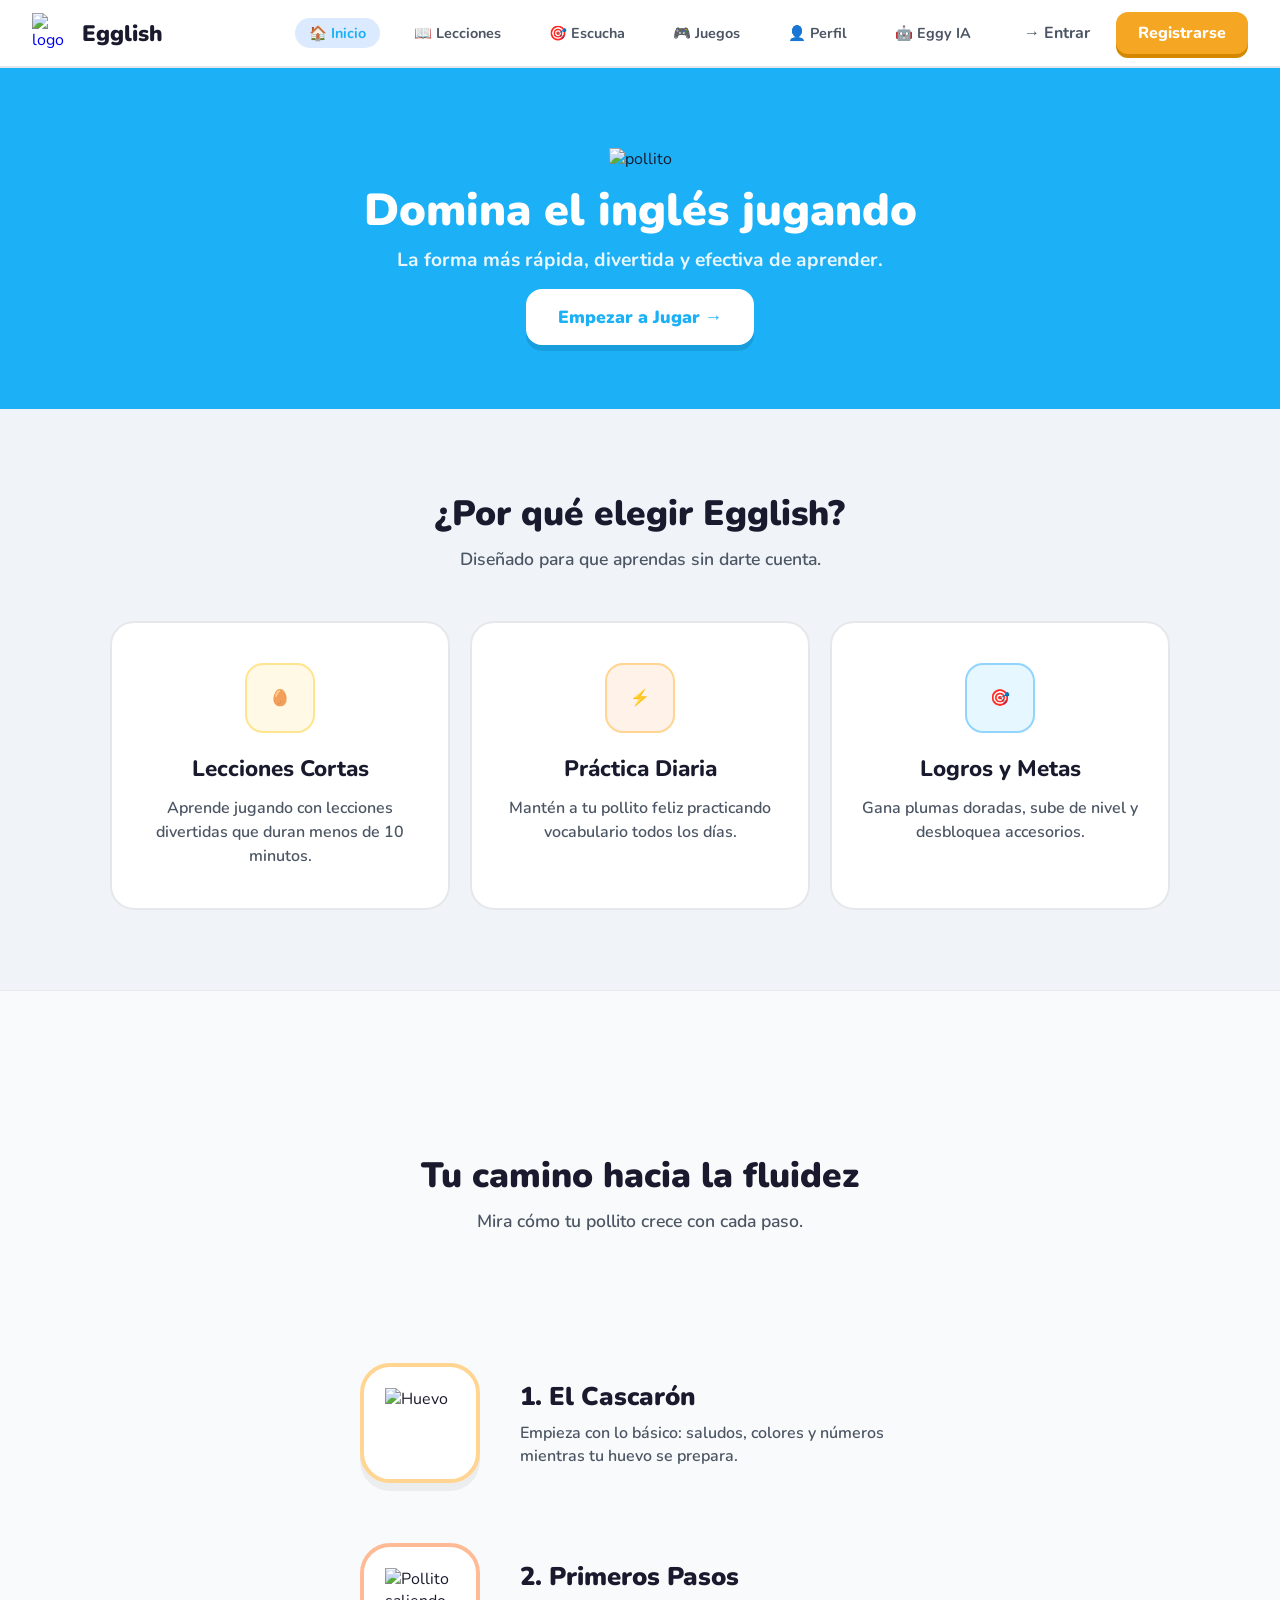
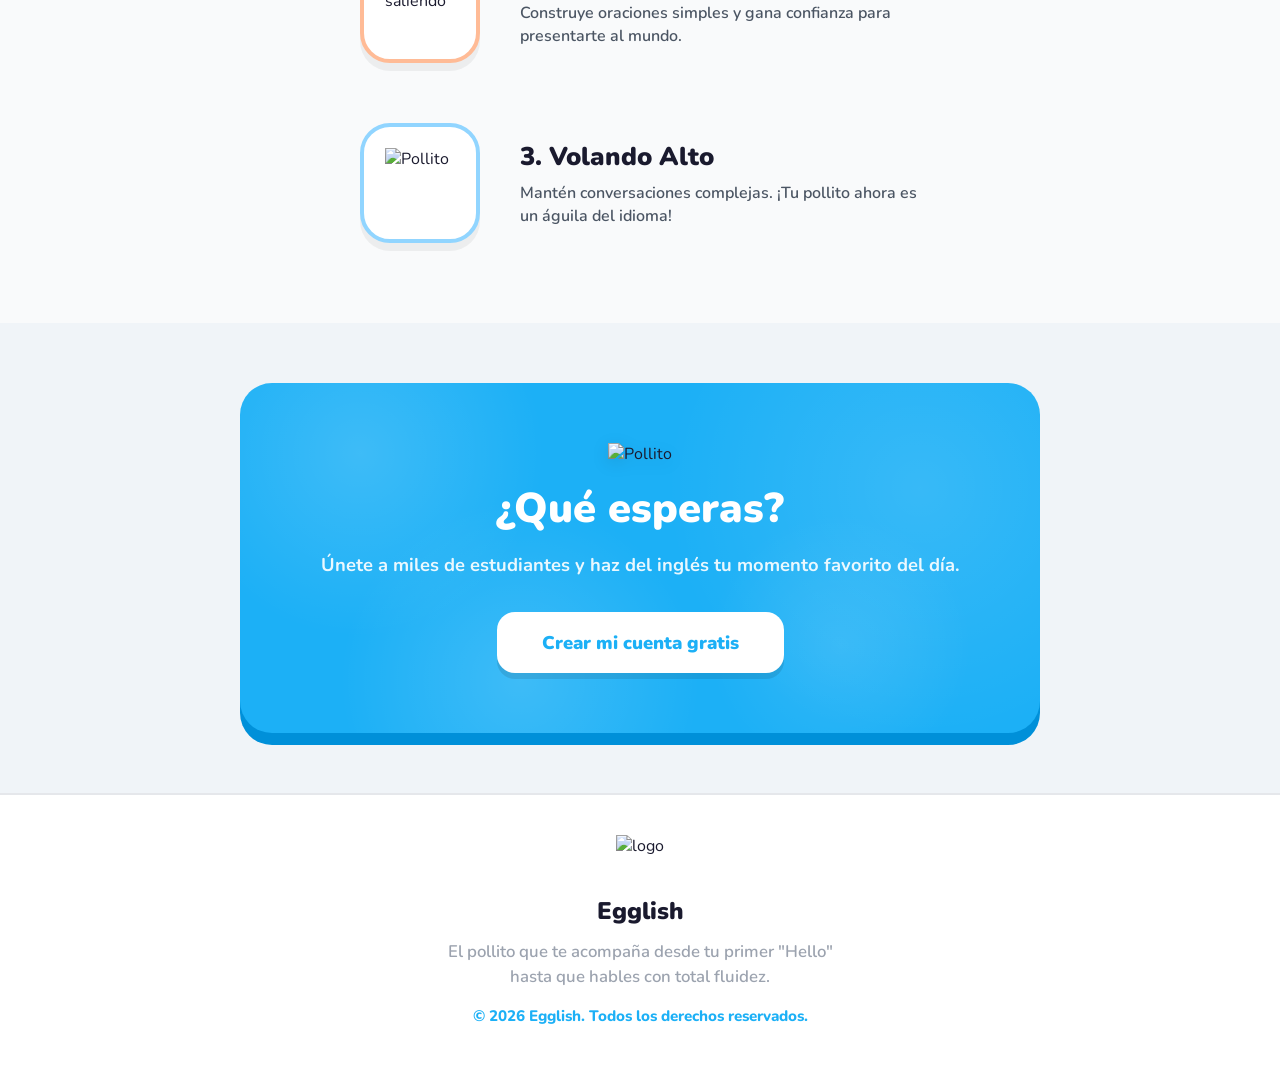
==== index.html @ 7ab193b8 "Subiendo al nuevo repositorio" ====
<!DOCTYPE html>
<html lang="es">
<head>
  <meta charset="UTF-8"/>
  <meta name="viewport" content="width=device-width, initial-scale=1.0"/>
  <title>Egglish – Inicio</title>
  <link href="https://fonts.googleapis.com/css2?family=Nunito:wght@400;600;700;800;900&display=swap" rel="stylesheet"/>
  <style>
    /* ============================================
       VARIABLES Y RESET
       ============================================ */
    *, *::before, *::after { box-sizing: border-box; margin: 0; padding: 0; }

    :root {
      --blue:    #1cb0f6;
      --blue-d:  #0090d9;
      --yellow:  #f5a623;
      --yellow-d:#d48800;
      --white:   #ffffff;
      --bg:      #f0f4f8;
      --text:    #1a1a2e;
      --mid:     #4b5563;
      --border:  #e5e7eb;
      --font:    'Nunito', sans-serif;
    }

    body {
      font-family: var(--font);
      background: var(--bg);
      color: var(--text);
      min-height: 100vh;
      display: flex;
      flex-direction: column;
    }

    /* ============================================
       NAVBAR
       ============================================ */
    .navbar {
      display: flex; align-items: center; justify-content: space-between;
      background: var(--white); padding: 0 32px; height: 68px;
      border-bottom: 2px solid var(--border);
      position: sticky; top: 0; z-index: 200;
    }
    .navbar-logo { display: flex; align-items: center; gap: 10px; text-decoration: none; }
    .logo-img { width: 40px; height: 40px; object-fit: contain; }
    .logo-text { font-size: 1.4rem; font-weight: 900; color: var(--text); }
    
    .nav-wrapper { display: flex; align-items: center; flex: 1; justify-content: flex-end; }

    .navbar-links { 
      display: flex; list-style: none; gap: 20px; 
      position: absolute; left: 50%; transform: translateX(-50%);
    }
    .navbar-links a {
      display: inline-flex; align-items: center; gap: 6px;
      padding: 8px 14px; border-radius: 24px; text-decoration: none;
      font-size: 0.9rem; font-weight: 700; color: var(--mid);
      transition: background .2s, color .2s; white-space: nowrap; line-height: 1;
    }
    .navbar-links a:hover { background: var(--bg); color: var(--text); }
    .navbar-links a.active { background: #dbeafe; color: var(--blue); }
    
    .navbar-auth { display: flex; align-items: center; gap: 12px; }
    .btn-entrar { font-weight: 700; color: var(--mid); text-decoration: none; padding: 8px 14px; }
    .btn-registrarse {
      font-weight: 800; color: var(--white); background: var(--yellow); 
      text-decoration: none; padding: 10px 22px; border-radius: 12px;
      box-shadow: 0 4px 0 var(--yellow-d);
    }

    .menu-toggle { display: none; flex-direction: column; gap: 5px; cursor: pointer; border: none; background: none; }
    .menu-toggle span { width: 25px; height: 3px; background: var(--text); border-radius: 2px; }

    /* ============================================
       HERO
       ============================================ */
    .home-hero {
      background: var(--blue); padding: 80px 32px; text-align: center;
      position: relative; overflow: hidden; display: flex;
      flex-direction: column; align-items: center; justify-content: center;
    }
    .hero-content { position: relative; z-index: 1; max-width: 600px; }
    .hero-chick { width: 120px; height: 120px; animation: bounce 2s infinite ease-in-out; margin-bottom: 16px; }
    @keyframes bounce { 0%, 100% { transform: translateY(0); } 50% { transform: translateY(-10px); } }
    .hero-title { font-size: 2.8rem; font-weight: 900; color: var(--white); line-height: 1.1; margin-bottom: 12px; }
    .hero-sub { font-size: 1.2rem; font-weight: 700; color: rgba(255,255,255,.9); margin-bottom: 32px; }
    .btn-main-cta {
      background: var(--white); color: var(--blue); padding: 16px 32px;
      border-radius: 16px; text-decoration: none; font-weight: 900; font-size: 1.1rem;
      box-shadow: 0 6px 0 rgba(0,0,0,0.1);
    }

    /* ============================================
       SECCIONES INTERMEDIA   S
       ============================================ */
    .section-container { padding: 80px 20px; max-width: 1100px; margin: 0 auto; text-align: center; }
    .section-title { font-size: 2.2rem; font-weight: 900; margin-bottom: 10px; }
    .section-subtitle { font-size: 1.1rem; color: var(--mid); font-weight: 600; margin-bottom: 50px; }

    .features-grid { display: grid; grid-template-columns: repeat(auto-fit, minmax(280px, 1fr)); gap: 20px; }
    .feature-card {
      background: var(--white); border: 2px solid var(--border); border-radius: 24px;
      padding: 40px 30px; display: flex; flex-direction: column; align-items: center;
    }
    .feature-icon-box {
      width: 70px; height: 70px; border-radius: 18px; display: flex;
      align-items: center; justify-content: center; margin-bottom: 20px;
    }
    .feature-card h3 { font-size: 1.4rem; font-weight: 800; margin-bottom: 12px; }
    .feature-card p { color: var(--mid); font-weight: 600; line-height: 1.5; }

    .bg-y { background: #fff9e6; border: 2px solid #ffe58f; }
    .bg-o { background: #fff2e8; border: 2px solid #ffd591; }
    .bg-b { background: #e6f7ff; border: 2px solid #91d5ff; }

    .path-section { background: #f9fafb; padding: 80px 20px; border-top: 1px solid var(--border); }
    .path-container { max-width: 800px; margin: 0 auto; display: flex; flex-direction: column; align-items: center; gap: 60px; }

    .path-step { display: flex; align-items: center; justify-content: center; width: 100%; gap: 40px; }
    .path-node {
      width: 120px; height: 120px; background: var(--white);
      border-radius: 30px; display: flex; align-items: center; justify-content: center;
      box-shadow: 0 8px 0 rgba(0,0,0,0.05); flex-shrink: 0;
    }
    .node-border-1 { border: 4px solid #ffd591; }
    .node-border-2 { border: 4px solid #ffbb96; }
    .node-border-3 { border: 4px solid #91d5ff; }
    .path-node img { width: 70px; height: 70px; object-fit: contain; }

    .path-text { flex: 1; max-width: 400px; text-align: left; }
    .path-text h3 { font-size: 1.6rem; font-weight: 900; margin-bottom: 8px; }
    .path-text p { color: var(--mid); font-weight: 600; line-height: 1.4; }

    /* ============================================
       CTA FINAL (CORREGIDO)
       ============================================ */
    .cta-card-container { padding: 60px 20px; display: flex; justify-content: center; }
    
    .cta-blue-card {
      position: relative;
      background-color: var(--blue);
      /* Patrón de círculos grandes y sutiles como en la referencia */
      background-image: 
        radial-gradient(circle at 15% 20%, rgba(255, 255, 255, 0.15) 0%, rgba(255, 255, 255, 0) 25%),
        radial-gradient(circle at 85% 30%, rgba(255, 255, 255, 0.12) 0%, rgba(255, 255, 255, 0) 35%),
        radial-gradient(circle at 35% 85%, rgba(255, 255, 255, 0.15) 0%, rgba(255, 255, 255, 0) 30%),
        radial-gradient(circle at 75% 75%, rgba(255, 255, 255, 0.1) 0%, rgba(255, 255, 255, 0) 20%);
      
      border-radius: 32px; padding: 60px 40px;
      text-align: center; width: 100%; max-width: 800px;
      box-shadow: 0 12px 0 var(--blue-d);
      overflow: hidden;
    }

    /* Tamaño Medio para el Pollito */
    .cta-avatar { 
      width: 110px; 
      height: auto; 
      margin-bottom: 15px; 
      filter: drop-shadow(0 4px 8px rgba(0,0,0,0.1));
    }

    .cta-blue-card h2 { font-size: 2.6rem; font-weight: 900; color: var(--white); margin-bottom: 15px; }
    .cta-blue-card p { font-size: 1.15rem; font-weight: 700; color: rgba(255,255,255,0.9); margin-bottom: 35px; }
    
    .btn-cta-white {
      background: var(--white); color: var(--blue); padding: 18px 45px;
      border-radius: 18px; text-decoration: none; font-weight: 900; font-size: 1.15rem;
      display: inline-block;
      box-shadow: 0 6px 0 rgba(0,0,0,0.1);
      transition: transform 0.2s;
    }
    .btn-cta-white:hover { transform: translateY(-2px); }

    /* ============================================
       FOOTER
       ============================================ */
    .footer { 
      display: flex; flex-direction: column; align-items: center; justify-content: center; 
      background: var(--white); padding: 40px 20px; text-align: center; 
      border-top: 2px solid var(--border); gap: 12px;
    }
    .footer-logo { width: 48px; height: 48px; object-fit: contain; }
    .footer-title { font-weight: 900; font-size: 1.5rem; color: var(--text); }
    .footer-tagline { color: #9ca3af; font-weight: 600; font-size: 1.05rem; max-width: 400px; line-height: 1.5; }
    .footer-copy { font-size: 0.95rem; color: var(--blue); font-weight: 800; margin-top: 4px; }

    /* ============================================
       RESPONSIVE
       ============================================ */
    @media (max-width: 850px) {
      .nav-wrapper {
        position: fixed; top: 68px; left: -100%; width: 100%; height: calc(100vh - 68px);
        background: var(--white); flex-direction: column; padding: 40px; transition: 0.3s;
        justify-content: flex-start;
      }
      .nav-wrapper.active { left: 0; }
      .navbar-links { position: static; transform: none; flex-direction: column; width: 100%; text-align: center; gap: 10px; }
      .navbar-auth { flex-direction: column; width: 100%; margin-top: 20px; border-top: 1px solid var(--border); padding-top: 20px; }
      .menu-toggle { display: flex; }
      .path-step { flex-direction: column; text-align: center; gap: 20px; }
      .path-text { text-align: center; }
      .cta-blue-card h2 { font-size: 2rem; }
    }
  </style>
</head>
<body>

  <header>
    <nav class="navbar">
      <a href="/index.html" class="navbar-logo">
        <img src="https://em-content.zobj.net/source/twitter/376/hatching-chick_1f423.png" alt="logo" class="logo-img"/>
        <span class="logo-text">Egglish</span>
      </a>

      <button class="menu-toggle" id="mobile-btn">
        <span></span><span></span><span></span>
      </button>

      <div class="nav-wrapper" id="nav-menu">
        <ul class="navbar-links">
          <li><a href="/index.html" class="active">🏠 Inicio</a></li>
          <li><a href="/Secciones/lecciones.html">📖 Lecciones</a></li>
          <li><a href="/Secciones/Escucha.html">🎯 Escucha</a></li>
          <li><a href="/Secciones/juegos.html">🎮 Juegos</a></li> 
          <li><a href="/Secciones/perfil.html">👤 Perfil</a></li>
          <li><a href="/Secciones/eggy.html">🤖 Eggy IA</a></li>
        </ul>
        <div class="navbar-auth">
          <a href="/entrar.html" class="btn-entrar">→ Entrar</a>
          <a href="/Secciones/Registro.html" class="btn-registrarse">Registrarse</a>
        </div>
      </div>
    </nav>
  </header>

  <main>
    <section class="home-hero">
      
      <div class="hero-content">
        <img src="https://em-content.zobj.net/source/twitter/376/hatching-chick_1f423.png" class="hero-chick" alt="pollito"/>
        <h1 class="hero-title">Domina el inglés jugando</h1>
        <p class="hero-sub">La forma más rápida, divertida y efectiva de aprender.</p>
        <a href="/Secciones/juegos.html" class="btn-main-cta">Empezar a Jugar →</a>
      </div>
    </section>
    <section class="section-container">
      <h2 class="section-title">¿Por qué elegir Egglish?</h2>
      <p class="section-subtitle">Diseñado para que aprendas sin darte cuenta.</p>
      
      <div class="features-grid">
        <div class="feature-card">
          <div class="feature-icon-box bg-y">🥚</div>
          <h3>Lecciones Cortas</h3>
          <p>Aprende jugando con lecciones divertidas que duran menos de 10 minutos.</p>
        </div>
        <div class="feature-card">
          <div class="feature-icon-box bg-o">⚡</div>
          <h3>Práctica Diaria</h3>
          <p>Mantén a tu pollito feliz practicando vocabulario todos los días.</p>
        </div>
        <div class="feature-card">
          <div class="feature-icon-box bg-b">🎯</div>
          <h3>Logros y Metas</h3>
          <p>Gana plumas doradas, sube de nivel y desbloquea accesorios.</p>
        </div>
      </div>
    </section>

    <section class="path-section">
      <div class="section-container">
        <h2 class="section-title">Tu camino hacia la fluidez</h2>
        <p class="section-subtitle">Mira cómo tu pollito crece con cada paso.</p>
      </div>

      <div class="path-container">
        <div class="path-step">
          <div class="path-node node-border-1">
            <img src="https://em-content.zobj.net/source/twitter/376/egg_1f95a.png" alt="Huevo">
          </div>
          <div class="path-text">
            <h3>1. El Cascarón</h3>
            <p>Empieza con lo básico: saludos, colores y números mientras tu huevo se prepara.</p>
          </div>
        </div>

        <div class="path-step">
          <div class="path-node node-border-2">
            <img src="https://em-content.zobj.net/source/twitter/376/hatching-chick_1f423.png" alt="Pollito saliendo">
          </div>
          <div class="path-text">
            <h3>2. Primeros Pasos</h3>
            <p>Construye oraciones simples y gana confianza para presentarte al mundo.</p>
          </div>
        </div>

        <div class="path-step">
          <div class="path-node node-border-3">
            <img src="/imgs/Bigger-removebg-preview.png" alt="Pollito">
          </div>
          <div class="path-text">
            <h3>3. Volando Alto</h3>
            <p>Mantén conversaciones complejas. ¡Tu pollito ahora es un águila del idioma!</p>
          </div>
        </div>
      </div>
    </section>

    <section class="cta-card-container">
      <div class="cta-blue-card">
        <img src="/imgs/Bigger-removebg-preview.png" alt="Pollito" class="cta-avatar">
        <h2>¿Qué esperas?</h2>
        <p>Únete a miles de estudiantes y haz del inglés tu momento favorito del día.</p>
        <a href="/Secciones/Registro.html" class="btn-cta-white">Crear mi cuenta gratis</a>
      </div>
    </section>
  </main>

  <footer class="footer">
    <img src="https://em-content.zobj.net/source/twitter/376/hatching-chick_1f423.png" class="footer-logo" alt="logo"/>
    <div class="footer-title">Egglish</div>
    <p class="footer-tagline">El pollito que te acompaña desde tu primer "Hello" hasta que hables con total fluidez.</p>
    <p class="footer-copy">© 2026 Egglish. Todos los derechos reservados.</p>
  </footer>

  <script>
    const mobileBtn = document.getElementById('mobile-btn');
    const navMenu = document.getElementById('nav-menu');
    mobileBtn.addEventListener('click', () => {
      navMenu.classList.toggle('active');
    });
  </script>
  <!-- ★ EGGLISH AUTH ★ -->
  <script type="module">
    import { initIndexGuards } from '/Secciones/Js/guards.js';
    initIndexGuards();
  </script>
</body>
</html>
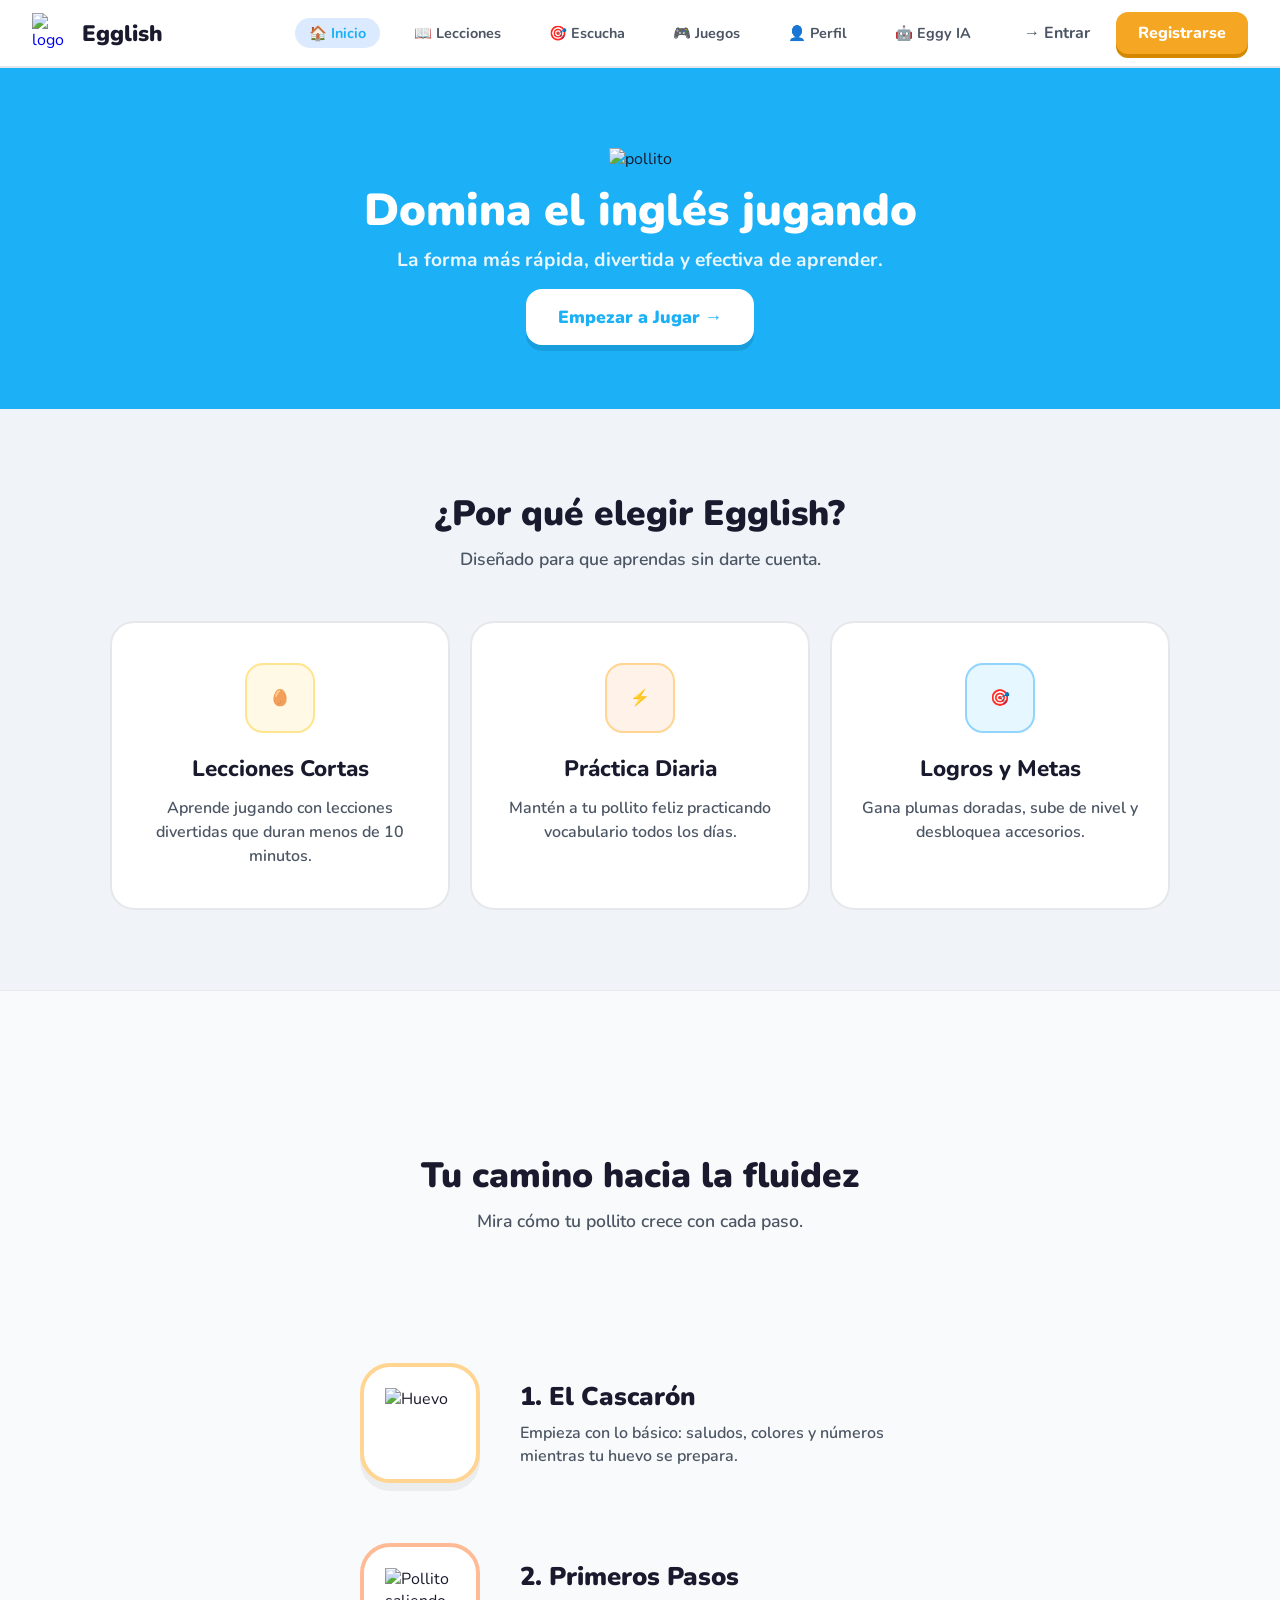
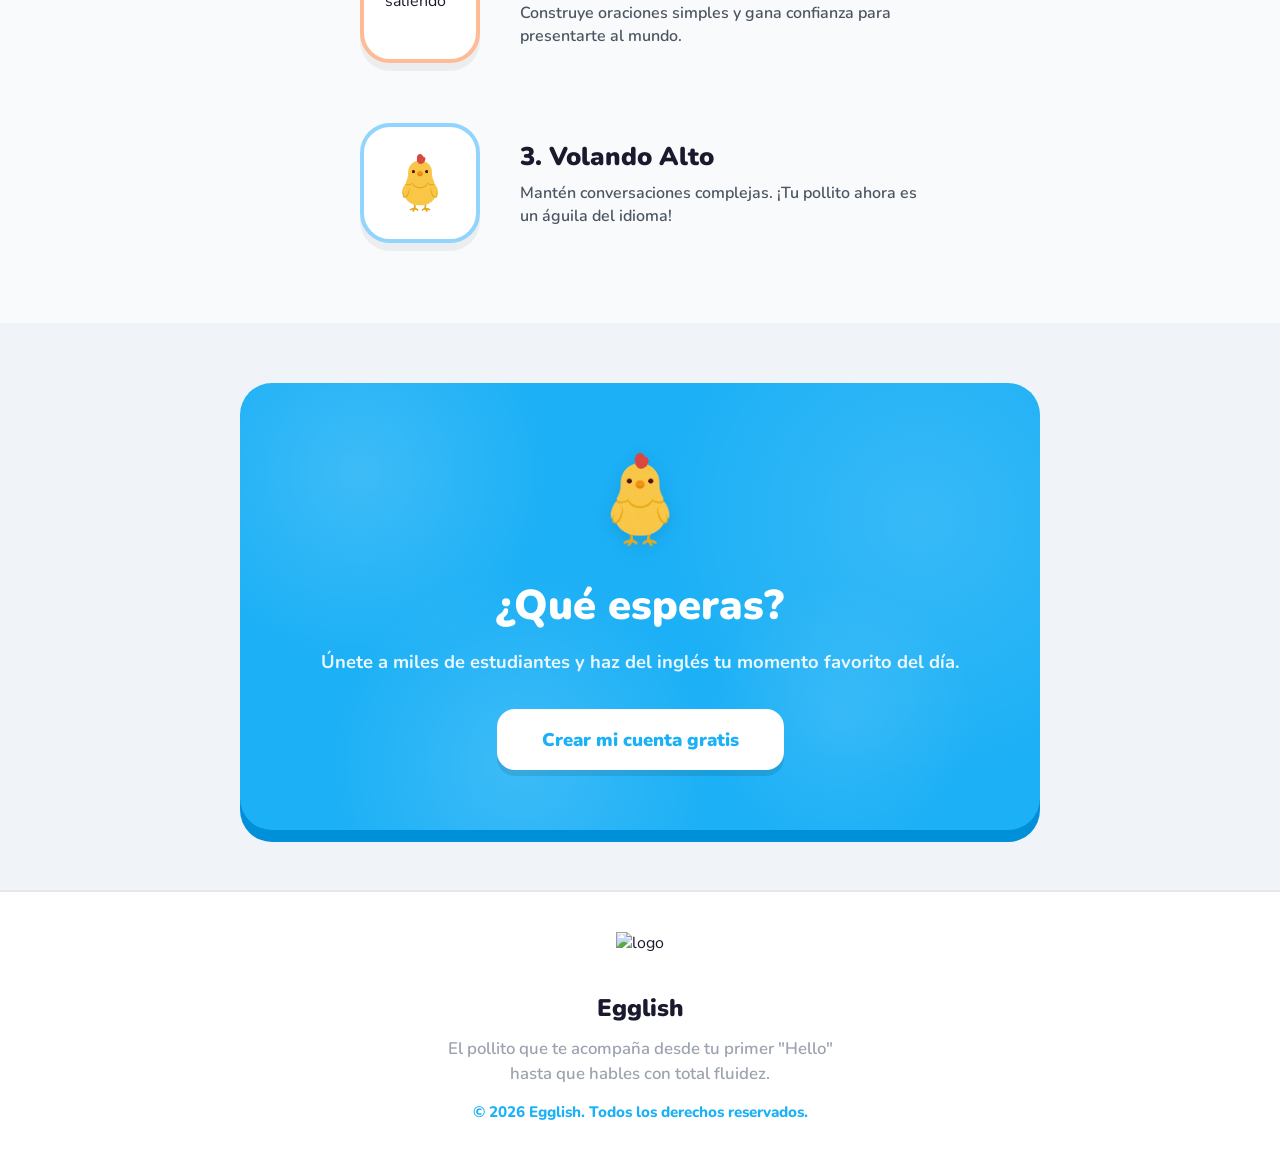
==== commit c8fde673: "PRimer commit" ====
--- a/index.html
+++ b/index.html
@@ -1,340 +1,340 @@
-<!DOCTYPE html>
-<html lang="es">
-<head>
-  <meta charset="UTF-8"/>
-  <meta name="viewport" content="width=device-width, initial-scale=1.0"/>
-  <title>Egglish – Inicio</title>
-  <link href="https://fonts.googleapis.com/css2?family=Nunito:wght@400;600;700;800;900&display=swap" rel="stylesheet"/>
-  <style>
-    /* ============================================
-       VARIABLES Y RESET
-       ============================================ */
-    *, *::before, *::after { box-sizing: border-box; margin: 0; padding: 0; }
-
-    :root {
-      --blue:    #1cb0f6;
-      --blue-d:  #0090d9;
-      --yellow:  #f5a623;
-      --yellow-d:#d48800;
-      --white:   #ffffff;
-      --bg:      #f0f4f8;
-      --text:    #1a1a2e;
-      --mid:     #4b5563;
-      --border:  #e5e7eb;
-      --font:    'Nunito', sans-serif;
-    }
-
-    body {
-      font-family: var(--font);
-      background: var(--bg);
-      color: var(--text);
-      min-height: 100vh;
-      display: flex;
-      flex-direction: column;
-    }
-
-    /* ============================================
-       NAVBAR
-       ============================================ */
-    .navbar {
-      display: flex; align-items: center; justify-content: space-between;
-      background: var(--white); padding: 0 32px; height: 68px;
-      border-bottom: 2px solid var(--border);
-      position: sticky; top: 0; z-index: 200;
-    }
-    .navbar-logo { display: flex; align-items: center; gap: 10px; text-decoration: none; }
-    .logo-img { width: 40px; height: 40px; object-fit: contain; }
-    .logo-text { font-size: 1.4rem; font-weight: 900; color: var(--text); }
-    
-    .nav-wrapper { display: flex; align-items: center; flex: 1; justify-content: flex-end; }
-
-    .navbar-links { 
-      display: flex; list-style: none; gap: 20px; 
-      position: absolute; left: 50%; transform: translateX(-50%);
-    }
-    .navbar-links a {
-      display: inline-flex; align-items: center; gap: 6px;
-      padding: 8px 14px; border-radius: 24px; text-decoration: none;
-      font-size: 0.9rem; font-weight: 700; color: var(--mid);
-      transition: background .2s, color .2s; white-space: nowrap; line-height: 1;
-    }
-    .navbar-links a:hover { background: var(--bg); color: var(--text); }
-    .navbar-links a.active { background: #dbeafe; color: var(--blue); }
-    
-    .navbar-auth { display: flex; align-items: center; gap: 12px; }
-    .btn-entrar { font-weight: 700; color: var(--mid); text-decoration: none; padding: 8px 14px; }
-    .btn-registrarse {
-      font-weight: 800; color: var(--white); background: var(--yellow); 
-      text-decoration: none; padding: 10px 22px; border-radius: 12px;
-      box-shadow: 0 4px 0 var(--yellow-d);
-    }
-
-    .menu-toggle { display: none; flex-direction: column; gap: 5px; cursor: pointer; border: none; background: none; }
-    .menu-toggle span { width: 25px; height: 3px; background: var(--text); border-radius: 2px; }
-
-    /* ============================================
-       HERO
-       ============================================ */
-    .home-hero {
-      background: var(--blue); padding: 80px 32px; text-align: center;
-      position: relative; overflow: hidden; display: flex;
-      flex-direction: column; align-items: center; justify-content: center;
-    }
-    .hero-content { position: relative; z-index: 1; max-width: 600px; }
-    .hero-chick { width: 120px; height: 120px; animation: bounce 2s infinite ease-in-out; margin-bottom: 16px; }
-    @keyframes bounce { 0%, 100% { transform: translateY(0); } 50% { transform: translateY(-10px); } }
-    .hero-title { font-size: 2.8rem; font-weight: 900; color: var(--white); line-height: 1.1; margin-bottom: 12px; }
-    .hero-sub { font-size: 1.2rem; font-weight: 700; color: rgba(255,255,255,.9); margin-bottom: 32px; }
-    .btn-main-cta {
-      background: var(--white); color: var(--blue); padding: 16px 32px;
-      border-radius: 16px; text-decoration: none; font-weight: 900; font-size: 1.1rem;
-      box-shadow: 0 6px 0 rgba(0,0,0,0.1);
-    }
-
-    /* ============================================
-       SECCIONES INTERMEDIA   S
-       ============================================ */
-    .section-container { padding: 80px 20px; max-width: 1100px; margin: 0 auto; text-align: center; }
-    .section-title { font-size: 2.2rem; font-weight: 900; margin-bottom: 10px; }
-    .section-subtitle { font-size: 1.1rem; color: var(--mid); font-weight: 600; margin-bottom: 50px; }
-
-    .features-grid { display: grid; grid-template-columns: repeat(auto-fit, minmax(280px, 1fr)); gap: 20px; }
-    .feature-card {
-      background: var(--white); border: 2px solid var(--border); border-radius: 24px;
-      padding: 40px 30px; display: flex; flex-direction: column; align-items: center;
-    }
-    .feature-icon-box {
-      width: 70px; height: 70px; border-radius: 18px; display: flex;
-      align-items: center; justify-content: center; margin-bottom: 20px;
-    }
-    .feature-card h3 { font-size: 1.4rem; font-weight: 800; margin-bottom: 12px; }
-    .feature-card p { color: var(--mid); font-weight: 600; line-height: 1.5; }
-
-    .bg-y { background: #fff9e6; border: 2px solid #ffe58f; }
-    .bg-o { background: #fff2e8; border: 2px solid #ffd591; }
-    .bg-b { background: #e6f7ff; border: 2px solid #91d5ff; }
-
-    .path-section { background: #f9fafb; padding: 80px 20px; border-top: 1px solid var(--border); }
-    .path-container { max-width: 800px; margin: 0 auto; display: flex; flex-direction: column; align-items: center; gap: 60px; }
-
-    .path-step { display: flex; align-items: center; justify-content: center; width: 100%; gap: 40px; }
-    .path-node {
-      width: 120px; height: 120px; background: var(--white);
-      border-radius: 30px; display: flex; align-items: center; justify-content: center;
-      box-shadow: 0 8px 0 rgba(0,0,0,0.05); flex-shrink: 0;
-    }
-    .node-border-1 { border: 4px solid #ffd591; }
-    .node-border-2 { border: 4px solid #ffbb96; }
-    .node-border-3 { border: 4px solid #91d5ff; }
-    .path-node img { width: 70px; height: 70px; object-fit: contain; }
-
-    .path-text { flex: 1; max-width: 400px; text-align: left; }
-    .path-text h3 { font-size: 1.6rem; font-weight: 900; margin-bottom: 8px; }
-    .path-text p { color: var(--mid); font-weight: 600; line-height: 1.4; }
-
-    /* ============================================
-       CTA FINAL (CORREGIDO)
-       ============================================ */
-    .cta-card-container { padding: 60px 20px; display: flex; justify-content: center; }
-    
-    .cta-blue-card {
-      position: relative;
-      background-color: var(--blue);
-      /* Patrón de círculos grandes y sutiles como en la referencia */
-      background-image: 
-        radial-gradient(circle at 15% 20%, rgba(255, 255, 255, 0.15) 0%, rgba(255, 255, 255, 0) 25%),
-        radial-gradient(circle at 85% 30%, rgba(255, 255, 255, 0.12) 0%, rgba(255, 255, 255, 0) 35%),
-        radial-gradient(circle at 35% 85%, rgba(255, 255, 255, 0.15) 0%, rgba(255, 255, 255, 0) 30%),
-        radial-gradient(circle at 75% 75%, rgba(255, 255, 255, 0.1) 0%, rgba(255, 255, 255, 0) 20%);
-      
-      border-radius: 32px; padding: 60px 40px;
-      text-align: center; width: 100%; max-width: 800px;
-      box-shadow: 0 12px 0 var(--blue-d);
-      overflow: hidden;
-    }
-
-    /* Tamaño Medio para el Pollito */
-    .cta-avatar { 
-      width: 110px; 
-      height: auto; 
-      margin-bottom: 15px; 
-      filter: drop-shadow(0 4px 8px rgba(0,0,0,0.1));
-    }
-
-    .cta-blue-card h2 { font-size: 2.6rem; font-weight: 900; color: var(--white); margin-bottom: 15px; }
-    .cta-blue-card p { font-size: 1.15rem; font-weight: 700; color: rgba(255,255,255,0.9); margin-bottom: 35px; }
-    
-    .btn-cta-white {
-      background: var(--white); color: var(--blue); padding: 18px 45px;
-      border-radius: 18px; text-decoration: none; font-weight: 900; font-size: 1.15rem;
-      display: inline-block;
-      box-shadow: 0 6px 0 rgba(0,0,0,0.1);
-      transition: transform 0.2s;
-    }
-    .btn-cta-white:hover { transform: translateY(-2px); }
-
-    /* ============================================
-       FOOTER
-       ============================================ */
-    .footer { 
-      display: flex; flex-direction: column; align-items: center; justify-content: center; 
-      background: var(--white); padding: 40px 20px; text-align: center; 
-      border-top: 2px solid var(--border); gap: 12px;
-    }
-    .footer-logo { width: 48px; height: 48px; object-fit: contain; }
-    .footer-title { font-weight: 900; font-size: 1.5rem; color: var(--text); }
-    .footer-tagline { color: #9ca3af; font-weight: 600; font-size: 1.05rem; max-width: 400px; line-height: 1.5; }
-    .footer-copy { font-size: 0.95rem; color: var(--blue); font-weight: 800; margin-top: 4px; }
-
-    /* ============================================
-       RESPONSIVE
-       ============================================ */
-    @media (max-width: 850px) {
-      .nav-wrapper {
-        position: fixed; top: 68px; left: -100%; width: 100%; height: calc(100vh - 68px);
-        background: var(--white); flex-direction: column; padding: 40px; transition: 0.3s;
-        justify-content: flex-start;
-      }
-      .nav-wrapper.active { left: 0; }
-      .navbar-links { position: static; transform: none; flex-direction: column; width: 100%; text-align: center; gap: 10px; }
-      .navbar-auth { flex-direction: column; width: 100%; margin-top: 20px; border-top: 1px solid var(--border); padding-top: 20px; }
-      .menu-toggle { display: flex; }
-      .path-step { flex-direction: column; text-align: center; gap: 20px; }
-      .path-text { text-align: center; }
-      .cta-blue-card h2 { font-size: 2rem; }
-    }
-  </style>
-</head>
-<body>
-
-  <header>
-    <nav class="navbar">
-      <a href="/index.html" class="navbar-logo">
-        <img src="https://em-content.zobj.net/source/twitter/376/hatching-chick_1f423.png" alt="logo" class="logo-img"/>
-        <span class="logo-text">Egglish</span>
-      </a>
-
-      <button class="menu-toggle" id="mobile-btn">
-        <span></span><span></span><span></span>
-      </button>
-
-      <div class="nav-wrapper" id="nav-menu">
-        <ul class="navbar-links">
-          <li><a href="/index.html" class="active">🏠 Inicio</a></li>
-          <li><a href="/Secciones/lecciones.html">📖 Lecciones</a></li>
-          <li><a href="/Secciones/Escucha.html">🎯 Escucha</a></li>
-          <li><a href="/Secciones/juegos.html">🎮 Juegos</a></li> 
-          <li><a href="/Secciones/perfil.html">👤 Perfil</a></li>
-          <li><a href="/Secciones/eggy.html">🤖 Eggy IA</a></li>
-        </ul>
-        <div class="navbar-auth">
-          <a href="/entrar.html" class="btn-entrar">→ Entrar</a>
-          <a href="/Secciones/Registro.html" class="btn-registrarse">Registrarse</a>
-        </div>
-      </div>
-    </nav>
-  </header>
-
-  <main>
-    <section class="home-hero">
-      
-      <div class="hero-content">
-        <img src="https://em-content.zobj.net/source/twitter/376/hatching-chick_1f423.png" class="hero-chick" alt="pollito"/>
-        <h1 class="hero-title">Domina el inglés jugando</h1>
-        <p class="hero-sub">La forma más rápida, divertida y efectiva de aprender.</p>
-        <a href="/Secciones/juegos.html" class="btn-main-cta">Empezar a Jugar →</a>
-      </div>
-    </section>
-    <section class="section-container">
-      <h2 class="section-title">¿Por qué elegir Egglish?</h2>
-      <p class="section-subtitle">Diseñado para que aprendas sin darte cuenta.</p>
-      
-      <div class="features-grid">
-        <div class="feature-card">
-          <div class="feature-icon-box bg-y">🥚</div>
-          <h3>Lecciones Cortas</h3>
-          <p>Aprende jugando con lecciones divertidas que duran menos de 10 minutos.</p>
-        </div>
-        <div class="feature-card">
-          <div class="feature-icon-box bg-o">⚡</div>
-          <h3>Práctica Diaria</h3>
-          <p>Mantén a tu pollito feliz practicando vocabulario todos los días.</p>
-        </div>
-        <div class="feature-card">
-          <div class="feature-icon-box bg-b">🎯</div>
-          <h3>Logros y Metas</h3>
-          <p>Gana plumas doradas, sube de nivel y desbloquea accesorios.</p>
-        </div>
-      </div>
-    </section>
-
-    <section class="path-section">
-      <div class="section-container">
-        <h2 class="section-title">Tu camino hacia la fluidez</h2>
-        <p class="section-subtitle">Mira cómo tu pollito crece con cada paso.</p>
-      </div>
-
-      <div class="path-container">
-        <div class="path-step">
-          <div class="path-node node-border-1">
-            <img src="https://em-content.zobj.net/source/twitter/376/egg_1f95a.png" alt="Huevo">
-          </div>
-          <div class="path-text">
-            <h3>1. El Cascarón</h3>
-            <p>Empieza con lo básico: saludos, colores y números mientras tu huevo se prepara.</p>
-          </div>
-        </div>
-
-        <div class="path-step">
-          <div class="path-node node-border-2">
-            <img src="https://em-content.zobj.net/source/twitter/376/hatching-chick_1f423.png" alt="Pollito saliendo">
-          </div>
-          <div class="path-text">
-            <h3>2. Primeros Pasos</h3>
-            <p>Construye oraciones simples y gana confianza para presentarte al mundo.</p>
-          </div>
-        </div>
-
-        <div class="path-step">
-          <div class="path-node node-border-3">
-            <img src="/imgs/Bigger-removebg-preview.png" alt="Pollito">
-          </div>
-          <div class="path-text">
-            <h3>3. Volando Alto</h3>
-            <p>Mantén conversaciones complejas. ¡Tu pollito ahora es un águila del idioma!</p>
-          </div>
-        </div>
-      </div>
-    </section>
-
-    <section class="cta-card-container">
-      <div class="cta-blue-card">
-        <img src="/imgs/Bigger-removebg-preview.png" alt="Pollito" class="cta-avatar">
-        <h2>¿Qué esperas?</h2>
-        <p>Únete a miles de estudiantes y haz del inglés tu momento favorito del día.</p>
-        <a href="/Secciones/Registro.html" class="btn-cta-white">Crear mi cuenta gratis</a>
-      </div>
-    </section>
-  </main>
-
-  <footer class="footer">
-    <img src="https://em-content.zobj.net/source/twitter/376/hatching-chick_1f423.png" class="footer-logo" alt="logo"/>
-    <div class="footer-title">Egglish</div>
-    <p class="footer-tagline">El pollito que te acompaña desde tu primer "Hello" hasta que hables con total fluidez.</p>
-    <p class="footer-copy">© 2026 Egglish. Todos los derechos reservados.</p>
-  </footer>
-
-  <script>
-    const mobileBtn = document.getElementById('mobile-btn');
-    const navMenu = document.getElementById('nav-menu');
-    mobileBtn.addEventListener('click', () => {
-      navMenu.classList.toggle('active');
-    });
-  </script>
-  <!-- ★ EGGLISH AUTH ★ -->
-  <script type="module">
-    import { initIndexGuards } from '/Secciones/Js/guards.js';
-    initIndexGuards();
-  </script>
-</body>
+<!DOCTYPE html>
+<html lang="es">
+<head>
+  <meta charset="UTF-8"/>
+  <meta name="viewport" content="width=device-width, initial-scale=1.0"/>
+  <title>Egglish – Inicio</title>
+  <link href="https://fonts.googleapis.com/css2?family=Nunito:wght@400;600;700;800;900&display=swap" rel="stylesheet"/>
+  <style>
+    /* ============================================
+       VARIABLES Y RESET
+       ============================================ */
+    *, *::before, *::after { box-sizing: border-box; margin: 0; padding: 0; }
+
+    :root {
+      --blue:    #1cb0f6;
+      --blue-d:  #0090d9;
+      --yellow:  #f5a623;
+      --yellow-d:#d48800;
+      --white:   #ffffff;
+      --bg:      #f0f4f8;
+      --text:    #1a1a2e;
+      --mid:     #4b5563;
+      --border:  #e5e7eb;
+      --font:    'Nunito', sans-serif;
+    }
+
+    body {
+      font-family: var(--font);
+      background: var(--bg);
+      color: var(--text);
+      min-height: 100vh;
+      display: flex;
+      flex-direction: column;
+    }
+
+    /* ============================================
+       NAVBAR
+       ============================================ */
+    .navbar {
+      display: flex; align-items: center; justify-content: space-between;
+      background: var(--white); padding: 0 32px; height: 68px;
+      border-bottom: 2px solid var(--border);
+      position: sticky; top: 0; z-index: 200;
+    }
+    .navbar-logo { display: flex; align-items: center; gap: 10px; text-decoration: none; }
+    .logo-img { width: 40px; height: 40px; object-fit: contain; }
+    .logo-text { font-size: 1.4rem; font-weight: 900; color: var(--text); }
+    
+    .nav-wrapper { display: flex; align-items: center; flex: 1; justify-content: flex-end; }
+
+    .navbar-links { 
+      display: flex; list-style: none; gap: 20px; 
+      position: absolute; left: 50%; transform: translateX(-50%);
+    }
+    .navbar-links a {
+      display: inline-flex; align-items: center; gap: 6px;
+      padding: 8px 14px; border-radius: 24px; text-decoration: none;
+      font-size: 0.9rem; font-weight: 700; color: var(--mid);
+      transition: background .2s, color .2s; white-space: nowrap; line-height: 1;
+    }
+    .navbar-links a:hover { background: var(--bg); color: var(--text); }
+    .navbar-links a.active { background: #dbeafe; color: var(--blue); }
+    
+    .navbar-auth { display: flex; align-items: center; gap: 12px; }
+    .btn-entrar { font-weight: 700; color: var(--mid); text-decoration: none; padding: 8px 14px; }
+    .btn-registrarse {
+      font-weight: 800; color: var(--white); background: var(--yellow); 
+      text-decoration: none; padding: 10px 22px; border-radius: 12px;
+      box-shadow: 0 4px 0 var(--yellow-d);
+    }
+
+    .menu-toggle { display: none; flex-direction: column; gap: 5px; cursor: pointer; border: none; background: none; }
+    .menu-toggle span { width: 25px; height: 3px; background: var(--text); border-radius: 2px; }
+
+    /* ============================================
+       HERO
+       ============================================ */
+    .home-hero {
+      background: var(--blue); padding: 80px 32px; text-align: center;
+      position: relative; overflow: hidden; display: flex;
+      flex-direction: column; align-items: center; justify-content: center;
+    }
+    .hero-content { position: relative; z-index: 1; max-width: 600px; }
+    .hero-chick { width: 120px; height: 120px; animation: bounce 2s infinite ease-in-out; margin-bottom: 16px; }
+    @keyframes bounce { 0%, 100% { transform: translateY(0); } 50% { transform: translateY(-10px); } }
+    .hero-title { font-size: 2.8rem; font-weight: 900; color: var(--white); line-height: 1.1; margin-bottom: 12px; }
+    .hero-sub { font-size: 1.2rem; font-weight: 700; color: rgba(255,255,255,.9); margin-bottom: 32px; }
+    .btn-main-cta {
+      background: var(--white); color: var(--blue); padding: 16px 32px;
+      border-radius: 16px; text-decoration: none; font-weight: 900; font-size: 1.1rem;
+      box-shadow: 0 6px 0 rgba(0,0,0,0.1);
+    }
+
+    /* ============================================
+       SECCIONES INTERMEDIA   S
+       ============================================ */
+    .section-container { padding: 80px 20px; max-width: 1100px; margin: 0 auto; text-align: center; }
+    .section-title { font-size: 2.2rem; font-weight: 900; margin-bottom: 10px; }
+    .section-subtitle { font-size: 1.1rem; color: var(--mid); font-weight: 600; margin-bottom: 50px; }
+
+    .features-grid { display: grid; grid-template-columns: repeat(auto-fit, minmax(280px, 1fr)); gap: 20px; }
+    .feature-card {
+      background: var(--white); border: 2px solid var(--border); border-radius: 24px;
+      padding: 40px 30px; display: flex; flex-direction: column; align-items: center;
+    }
+    .feature-icon-box {
+      width: 70px; height: 70px; border-radius: 18px; display: flex;
+      align-items: center; justify-content: center; margin-bottom: 20px;
+    }
+    .feature-card h3 { font-size: 1.4rem; font-weight: 800; margin-bottom: 12px; }
+    .feature-card p { color: var(--mid); font-weight: 600; line-height: 1.5; }
+
+    .bg-y { background: #fff9e6; border: 2px solid #ffe58f; }
+    .bg-o { background: #fff2e8; border: 2px solid #ffd591; }
+    .bg-b { background: #e6f7ff; border: 2px solid #91d5ff; }
+
+    .path-section { background: #f9fafb; padding: 80px 20px; border-top: 1px solid var(--border); }
+    .path-container { max-width: 800px; margin: 0 auto; display: flex; flex-direction: column; align-items: center; gap: 60px; }
+
+    .path-step { display: flex; align-items: center; justify-content: center; width: 100%; gap: 40px; }
+    .path-node {
+      width: 120px; height: 120px; background: var(--white);
+      border-radius: 30px; display: flex; align-items: center; justify-content: center;
+      box-shadow: 0 8px 0 rgba(0,0,0,0.05); flex-shrink: 0;
+    }
+    .node-border-1 { border: 4px solid #ffd591; }
+    .node-border-2 { border: 4px solid #ffbb96; }
+    .node-border-3 { border: 4px solid #91d5ff; }
+    .path-node img { width: 70px; height: 70px; object-fit: contain; }
+
+    .path-text { flex: 1; max-width: 400px; text-align: left; }
+    .path-text h3 { font-size: 1.6rem; font-weight: 900; margin-bottom: 8px; }
+    .path-text p { color: var(--mid); font-weight: 600; line-height: 1.4; }
+
+    /* ============================================
+       CTA FINAL (CORREGIDO)
+       ============================================ */
+    .cta-card-container { padding: 60px 20px; display: flex; justify-content: center; }
+    
+    .cta-blue-card {
+      position: relative;
+      background-color: var(--blue);
+      /* Patrón de círculos grandes y sutiles como en la referencia */
+      background-image: 
+        radial-gradient(circle at 15% 20%, rgba(255, 255, 255, 0.15) 0%, rgba(255, 255, 255, 0) 25%),
+        radial-gradient(circle at 85% 30%, rgba(255, 255, 255, 0.12) 0%, rgba(255, 255, 255, 0) 35%),
+        radial-gradient(circle at 35% 85%, rgba(255, 255, 255, 0.15) 0%, rgba(255, 255, 255, 0) 30%),
+        radial-gradient(circle at 75% 75%, rgba(255, 255, 255, 0.1) 0%, rgba(255, 255, 255, 0) 20%);
+      
+      border-radius: 32px; padding: 60px 40px;
+      text-align: center; width: 100%; max-width: 800px;
+      box-shadow: 0 12px 0 var(--blue-d);
+      overflow: hidden;
+    }
+
+    /* Tamaño Medio para el Pollito */
+    .cta-avatar { 
+      width: 110px; 
+      height: auto; 
+      margin-bottom: 15px; 
+      filter: drop-shadow(0 4px 8px rgba(0,0,0,0.1));
+    }
+
+    .cta-blue-card h2 { font-size: 2.6rem; font-weight: 900; color: var(--white); margin-bottom: 15px; }
+    .cta-blue-card p { font-size: 1.15rem; font-weight: 700; color: rgba(255,255,255,0.9); margin-bottom: 35px; }
+    
+    .btn-cta-white {
+      background: var(--white); color: var(--blue); padding: 18px 45px;
+      border-radius: 18px; text-decoration: none; font-weight: 900; font-size: 1.15rem;
+      display: inline-block;
+      box-shadow: 0 6px 0 rgba(0,0,0,0.1);
+      transition: transform 0.2s;
+    }
+    .btn-cta-white:hover { transform: translateY(-2px); }
+
+    /* ============================================
+       FOOTER
+       ============================================ */
+    .footer { 
+      display: flex; flex-direction: column; align-items: center; justify-content: center; 
+      background: var(--white); padding: 40px 20px; text-align: center; 
+      border-top: 2px solid var(--border); gap: 12px;
+    }
+    .footer-logo { width: 48px; height: 48px; object-fit: contain; }
+    .footer-title { font-weight: 900; font-size: 1.5rem; color: var(--text); }
+    .footer-tagline { color: #9ca3af; font-weight: 600; font-size: 1.05rem; max-width: 400px; line-height: 1.5; }
+    .footer-copy { font-size: 0.95rem; color: var(--blue); font-weight: 800; margin-top: 4px; }
+
+    /* ============================================
+       RESPONSIVE
+       ============================================ */
+    @media (max-width: 850px) {
+      .nav-wrapper {
+        position: fixed; top: 68px; left: -100%; width: 100%; height: calc(100vh - 68px);
+        background: var(--white); flex-direction: column; padding: 40px; transition: 0.3s;
+        justify-content: flex-start;
+      }
+      .nav-wrapper.active { left: 0; }
+      .navbar-links { position: static; transform: none; flex-direction: column; width: 100%; text-align: center; gap: 10px; }
+      .navbar-auth { flex-direction: column; width: 100%; margin-top: 20px; border-top: 1px solid var(--border); padding-top: 20px; }
+      .menu-toggle { display: flex; }
+      .path-step { flex-direction: column; text-align: center; gap: 20px; }
+      .path-text { text-align: center; }
+      .cta-blue-card h2 { font-size: 2rem; }
+    }
+  </style>
+</head>
+<body>
+
+  <header>
+    <nav class="navbar">
+      <a href="/index.html" class="navbar-logo">
+        <img src="https://em-content.zobj.net/source/twitter/376/hatching-chick_1f423.png" alt="logo" class="logo-img"/>
+        <span class="logo-text">Egglish</span>
+      </a>
+
+      <button class="menu-toggle" id="mobile-btn">
+        <span></span><span></span><span></span>
+      </button>
+
+      <div class="nav-wrapper" id="nav-menu">
+        <ul class="navbar-links">
+          <li><a href="/index.html" class="active">🏠 Inicio</a></li>
+          <li><a href="/Secciones/lecciones.html">📖 Lecciones</a></li>
+          <li><a href="/Secciones/Escucha.html">🎯 Escucha</a></li>
+          <li><a href="/Secciones/juegos.html">🎮 Juegos</a></li> 
+          <li><a href="/Secciones/perfil.html">👤 Perfil</a></li>
+          <li><a href="/Secciones/eggy.html">🤖 Eggy IA</a></li>
+        </ul>
+        <div class="navbar-auth">
+          <a href="/entrar.html" class="btn-entrar">→ Entrar</a>
+          <a href="/Secciones/Registro.html" class="btn-registrarse">Registrarse</a>
+        </div>
+      </div>
+    </nav>
+  </header>
+
+  <main>
+    <section class="home-hero">
+      
+      <div class="hero-content">
+        <img src="https://em-content.zobj.net/source/twitter/376/hatching-chick_1f423.png" class="hero-chick" alt="pollito"/>
+        <h1 class="hero-title">Domina el inglés jugando</h1>
+        <p class="hero-sub">La forma más rápida, divertida y efectiva de aprender.</p>
+        <a href="/Secciones/juegos.html" class="btn-main-cta">Empezar a Jugar →</a>
+      </div>
+    </section>
+    <section class="section-container">
+      <h2 class="section-title">¿Por qué elegir Egglish?</h2>
+      <p class="section-subtitle">Diseñado para que aprendas sin darte cuenta.</p>
+      
+      <div class="features-grid">
+        <div class="feature-card">
+          <div class="feature-icon-box bg-y">🥚</div>
+          <h3>Lecciones Cortas</h3>
+          <p>Aprende jugando con lecciones divertidas que duran menos de 10 minutos.</p>
+        </div>
+        <div class="feature-card">
+          <div class="feature-icon-box bg-o">⚡</div>
+          <h3>Práctica Diaria</h3>
+          <p>Mantén a tu pollito feliz practicando vocabulario todos los días.</p>
+        </div>
+        <div class="feature-card">
+          <div class="feature-icon-box bg-b">🎯</div>
+          <h3>Logros y Metas</h3>
+          <p>Gana plumas doradas, sube de nivel y desbloquea accesorios.</p>
+        </div>
+      </div>
+    </section>
+
+    <section class="path-section">
+      <div class="section-container">
+        <h2 class="section-title">Tu camino hacia la fluidez</h2>
+        <p class="section-subtitle">Mira cómo tu pollito crece con cada paso.</p>
+      </div>
+
+      <div class="path-container">
+        <div class="path-step">
+          <div class="path-node node-border-1">
+            <img src="https://em-content.zobj.net/source/twitter/376/egg_1f95a.png" alt="Huevo">
+          </div>
+          <div class="path-text">
+            <h3>1. El Cascarón</h3>
+            <p>Empieza con lo básico: saludos, colores y números mientras tu huevo se prepara.</p>
+          </div>
+        </div>
+
+        <div class="path-step">
+          <div class="path-node node-border-2">
+            <img src="https://em-content.zobj.net/source/twitter/376/hatching-chick_1f423.png" alt="Pollito saliendo">
+          </div>
+          <div class="path-text">
+            <h3>2. Primeros Pasos</h3>
+            <p>Construye oraciones simples y gana confianza para presentarte al mundo.</p>
+          </div>
+        </div>
+
+        <div class="path-step">
+          <div class="path-node node-border-3">
+            <img src="/imgs/Bigger-removebg-preview.png" alt="Pollito">
+          </div>
+          <div class="path-text">
+            <h3>3. Volando Alto</h3>
+            <p>Mantén conversaciones complejas. ¡Tu pollito ahora es un águila del idioma!</p>
+          </div>
+        </div>
+      </div>
+    </section>
+
+    <section class="cta-card-container">
+      <div class="cta-blue-card">
+        <img src="/imgs/Bigger-removebg-preview.png" alt="Pollito" class="cta-avatar">
+        <h2>¿Qué esperas?</h2>
+        <p>Únete a miles de estudiantes y haz del inglés tu momento favorito del día.</p>
+        <a href="/Secciones/Registro.html" class="btn-cta-white">Crear mi cuenta gratis</a>
+      </div>
+    </section>
+  </main>
+
+  <footer class="footer">
+    <img src="https://em-content.zobj.net/source/twitter/376/hatching-chick_1f423.png" class="footer-logo" alt="logo"/>
+    <div class="footer-title">Egglish</div>
+    <p class="footer-tagline">El pollito que te acompaña desde tu primer "Hello" hasta que hables con total fluidez.</p>
+    <p class="footer-copy">© 2026 Egglish. Todos los derechos reservados.</p>
+  </footer>
+
+  <script>
+    const mobileBtn = document.getElementById('mobile-btn');
+    const navMenu = document.getElementById('nav-menu');
+    mobileBtn.addEventListener('click', () => {
+      navMenu.classList.toggle('active');
+    });
+  </script>
+  <!-- ★ EGGLISH AUTH ★ -->
+  <script type="module">
+    import { initIndexGuards } from '/Secciones/Js/guards.js';
+    initIndexGuards();
+  </script>
+</body>
 </html>
